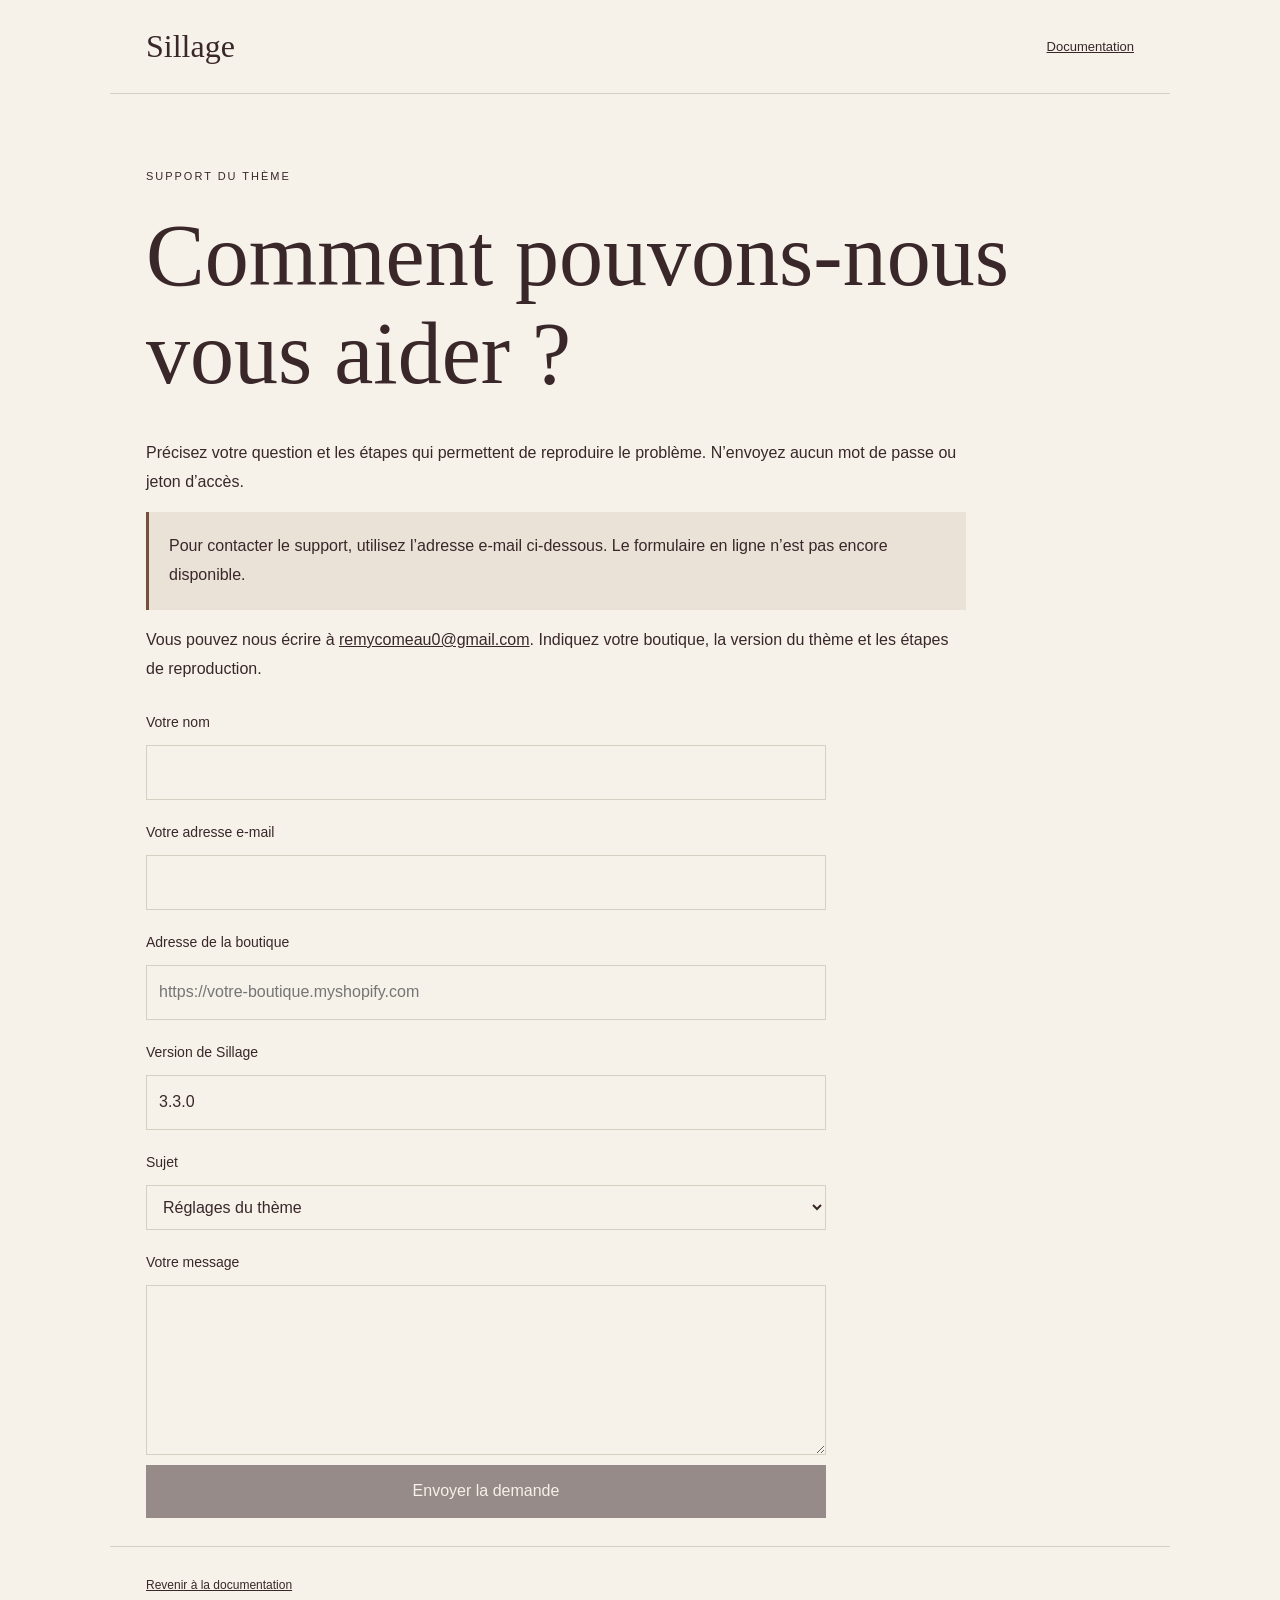
==== support.html @ bab16ef7 "Publish Sillage installation guide and support contact" ====
<!doctype html><html lang="fr"><head><meta charset="utf-8"><meta name="viewport" content="width=device-width,initial-scale=1"><title>Sillage — Support du thème</title><link rel="stylesheet" href="style.css"></head><body><header><a class="brand" href="index.html">Sillage</a><nav aria-label="Documentation"><a href="index.html">Documentation</a></nav></header><main><p class="eyebrow">Support du thème</p><h1>Comment pouvons-nous<br>vous aider ?</h1><p>Précisez votre question et les étapes qui permettent de reproduire le problème. N’envoyez aucun mot de passe ou jeton d’accès.</p><p class="notice" data-support-notice>Pour contacter le support, utilisez l’adresse e-mail ci-dessous. Le formulaire en ligne n’est pas encore disponible.</p><p>Vous pouvez nous écrire à <a href="mailto:remycomeau0@gmail.com">remycomeau0@gmail.com</a>. Indiquez votre boutique, la version du thème et les étapes de reproduction.</p><form method="post" data-support-form><label for="name">Votre nom</label><input id="name" name="name" autocomplete="name" required><label for="email">Votre adresse e-mail</label><input id="email" name="email" type="email" autocomplete="email" required><label for="store">Adresse de la boutique</label><input id="store" name="store" type="url" placeholder="https://votre-boutique.myshopify.com" required><label for="version">Version de Sillage</label><input id="version" name="version" value="3.3.0" required><label for="topic">Sujet</label><select id="topic" name="subject"><option>Réglages du thème</option><option>Problème de fonctionnement</option><option>Mise à jour</option></select><label for="message">Votre message</label><textarea id="message" name="message" maxlength="10000" required></textarea><button type="submit" disabled data-support-submit>Envoyer la demande</button></form></main><footer><a href="index.html">Revenir à la documentation</a></footer></body></html>
---- style.css ----
:root{--paper:#f6f1e9;--ink:#39272a;--line:#d8cfc3;--accent:#76503a}*{box-sizing:border-box}html{scroll-behavior:smooth;scroll-padding-top:20px}body{margin:0;font:16px/1.8 Arial,sans-serif;color:var(--ink);background:var(--paper)}header,main,footer{max-width:1060px;margin:auto;padding:28px 36px}header{display:flex;justify-content:space-between;align-items:center;gap:24px;border-bottom:1px solid var(--line)}.brand{font:32px Georgia,serif;text-decoration:none}nav{display:flex;gap:22px;flex-wrap:wrap;font-size:13px}a{color:inherit}a:focus-visible,button:focus-visible{outline:2px solid var(--accent);outline-offset:5px}h1,h2,h3{font-family:Georgia,serif;font-weight:400;line-height:1.12}h1{font-size:clamp(48px,8vw,88px);margin:20px 0 35px}h2{font-size:38px}h3{font-size:27px}.eyebrow{text-transform:uppercase;letter-spacing:.18em;font-size:11px;margin-top:45px}.intro{font-size:20px;max-width:700px}section{padding:35px 0;border-top:1px solid var(--line);margin-top:35px}p,li{max-width:820px}code{overflow-wrap:anywhere;font-size:13px}.button,button{display:inline-flex;justify-content:center;align-items:center;min-height:44px;padding:12px 24px;background:var(--ink);color:var(--paper);border:0;font:inherit;text-decoration:none;cursor:pointer}button:disabled{opacity:.5;cursor:not-allowed}form{max-width:680px;display:grid;gap:10px}label{font-size:14px;margin-top:10px}input,textarea,select{width:100%;padding:12px;border:1px solid var(--line);background:transparent;color:inherit;font:inherit;min-height:44px}textarea{min-height:170px}small{font-size:13px}.notice{padding:20px;border-left:3px solid var(--accent);background:#eae2d7}footer{font-size:12px;border-top:1px solid var(--line)}@media(max-width:650px){header,main,footer{padding:24px}header{align-items:flex-start;flex-direction:column}nav{gap:15px}h2{font-size:31px}}@media print{header nav,.button{display:none}section{break-inside:avoid}body{font-size:11px}h1{font-size:50px}h2{font-size:29px}@page{size:A4;margin:16mm}}

.contents{display:grid;grid-template-columns:repeat(auto-fit,minmax(210px,1fr));gap:12px;margin:30px 0}.contents a{padding:12px;border:1px solid var(--line)}details{border-bottom:1px solid var(--line);padding:18px 0}summary{cursor:pointer;font-weight:600}summary:focus-visible{outline:2px solid var(--accent);outline-offset:4px}.skip-link{position:absolute;left:16px;top:-100px;padding:12px;background:var(--ink);color:var(--paper)}.skip-link:focus{top:16px}@media print{details{break-inside:avoid}details>p{display:block!important}.contents,.skip-link{display:none}}
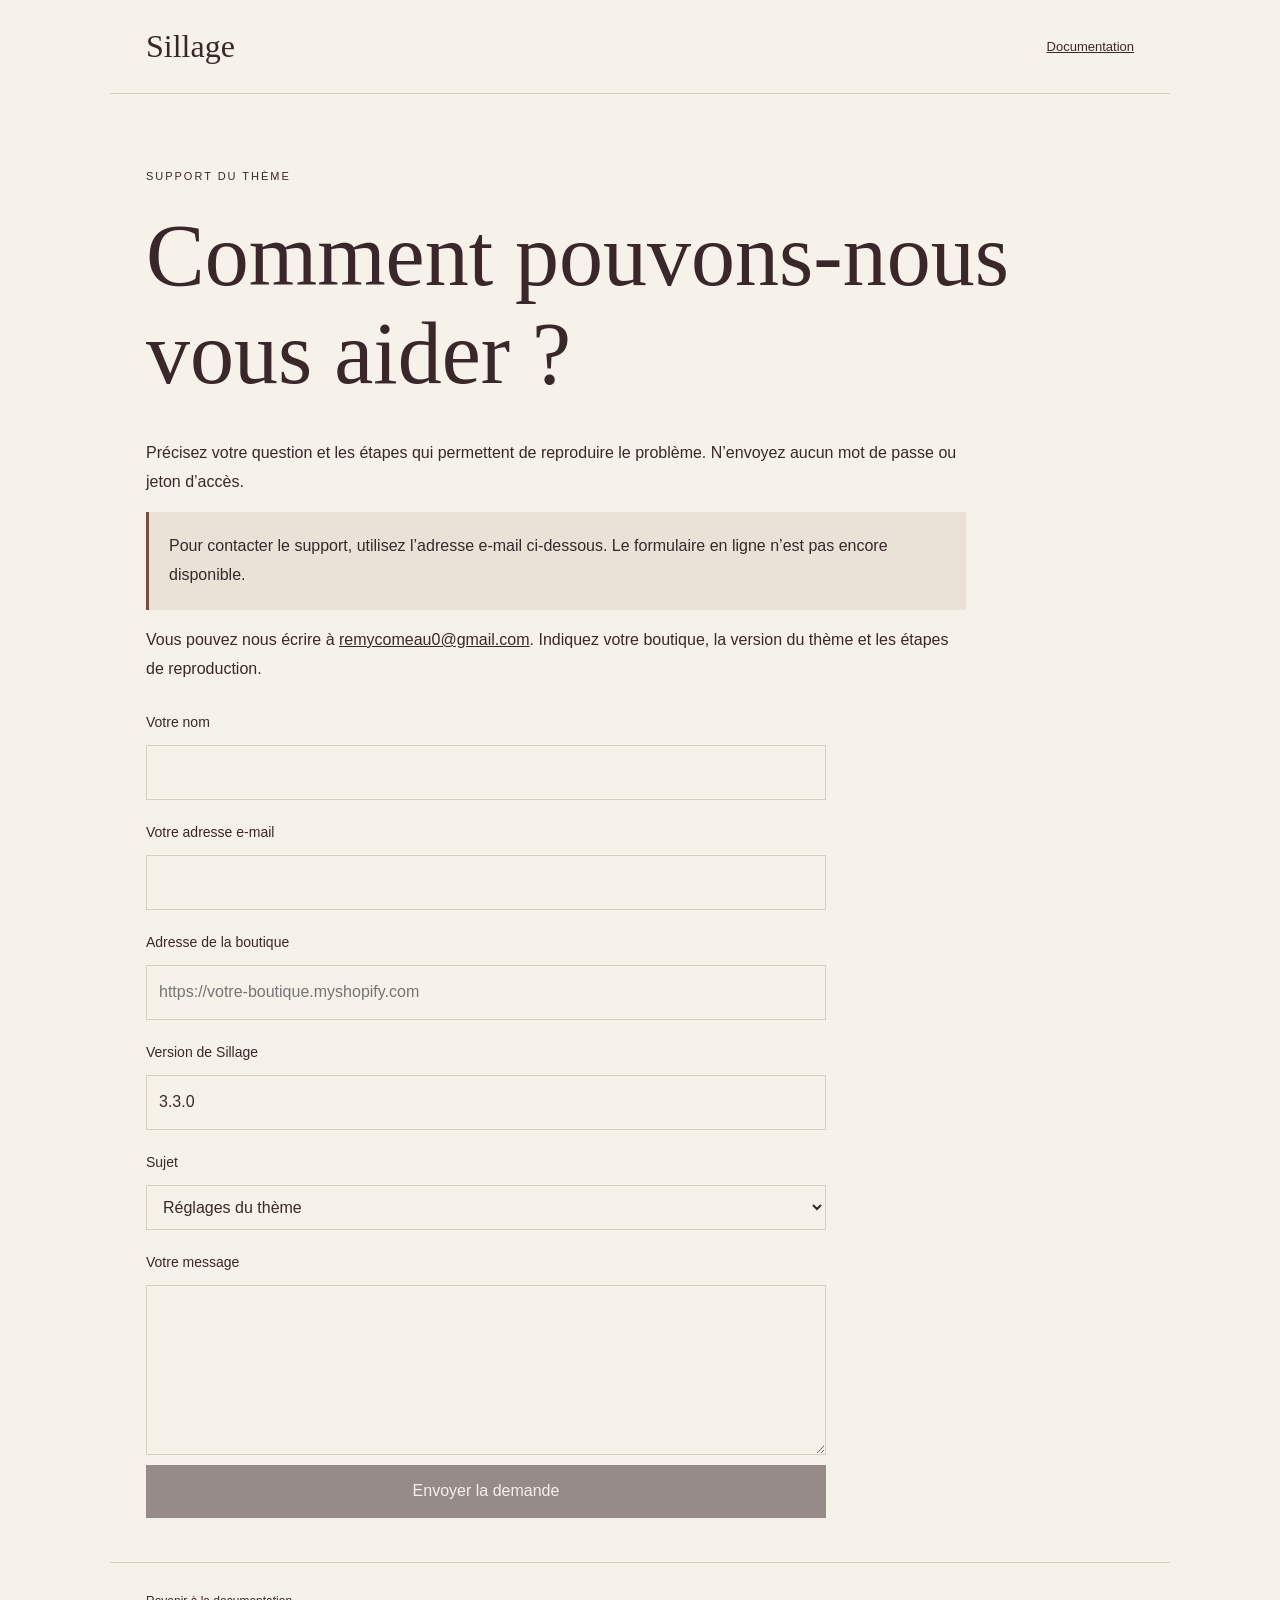
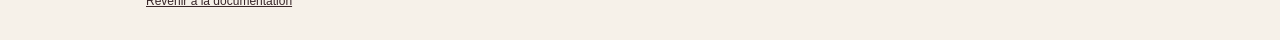
==== commit d3fa14af: "Prepare support form with confirmed receipt and error recovery" ====
--- a/support.html
+++ b/support.html
@@ -1 +1 @@
-<!doctype html><html lang="fr"><head><meta charset="utf-8"><meta name="viewport" content="width=device-width,initial-scale=1"><title>Sillage — Support du thème</title><link rel="stylesheet" href="style.css"></head><body><header><a class="brand" href="index.html">Sillage</a><nav aria-label="Documentation"><a href="index.html">Documentation</a></nav></header><main><p class="eyebrow">Support du thème</p><h1>Comment pouvons-nous<br>vous aider ?</h1><p>Précisez votre question et les étapes qui permettent de reproduire le problème. N’envoyez aucun mot de passe ou jeton d’accès.</p><p class="notice" data-support-notice>Pour contacter le support, utilisez l’adresse e-mail ci-dessous. Le formulaire en ligne n’est pas encore disponible.</p><p>Vous pouvez nous écrire à <a href="mailto:remycomeau0@gmail.com">remycomeau0@gmail.com</a>. Indiquez votre boutique, la version du thème et les étapes de reproduction.</p><form method="post" data-support-form><label for="name">Votre nom</label><input id="name" name="name" autocomplete="name" required><label for="email">Votre adresse e-mail</label><input id="email" name="email" type="email" autocomplete="email" required><label for="store">Adresse de la boutique</label><input id="store" name="store" type="url" placeholder="https://votre-boutique.myshopify.com" required><label for="version">Version de Sillage</label><input id="version" name="version" value="3.3.0" required><label for="topic">Sujet</label><select id="topic" name="subject"><option>Réglages du thème</option><option>Problème de fonctionnement</option><option>Mise à jour</option></select><label for="message">Votre message</label><textarea id="message" name="message" maxlength="10000" required></textarea><button type="submit" disabled data-support-submit>Envoyer la demande</button></form></main><footer><a href="index.html">Revenir à la documentation</a></footer></body></html>
+<!doctype html><html lang="fr"><head><meta charset="utf-8"><meta name="viewport" content="width=device-width,initial-scale=1"><title>Sillage — Support du thème</title><link rel="stylesheet" href="style.css"></head><body><header><a class="brand" href="index.html">Sillage</a><nav aria-label="Documentation"><a href="index.html">Documentation</a></nav></header><main><p class="eyebrow">Support du thème</p><h1>Comment pouvons-nous<br>vous aider ?</h1><p>Précisez votre question et les étapes qui permettent de reproduire le problème. N’envoyez aucun mot de passe ou jeton d’accès.</p><p class="notice" data-support-notice>Pour contacter le support, utilisez l’adresse e-mail ci-dessous. Le formulaire en ligne n’est pas encore disponible.</p><p>Vous pouvez nous écrire à <a href="mailto:remycomeau0@gmail.com">remycomeau0@gmail.com</a>. Indiquez votre boutique, la version du thème et les étapes de reproduction.</p><form method="post" data-support-form><label for="name">Votre nom</label><input id="name" name="name" autocomplete="name" required><label for="email">Votre adresse e-mail</label><input id="email" name="email" type="email" autocomplete="email" required><label for="store">Adresse de la boutique</label><input id="store" name="store" type="url" placeholder="https://votre-boutique.myshopify.com" required><label for="version">Version de Sillage</label><input id="version" name="version" value="3.3.0" required><label for="topic">Sujet</label><select id="topic" name="subject"><option>Réglages du thème</option><option>Problème de fonctionnement</option><option>Mise à jour</option></select><label for="message">Votre message</label><textarea id="message" name="message" maxlength="10000" required></textarea><button type="submit" disabled data-support-submit>Envoyer la demande</button></form><p role="status" aria-live="polite" tabindex="-1" data-support-status></p></main><footer><a href="index.html">Revenir à la documentation</a></footer><script src="support.js" defer></script></body></html>
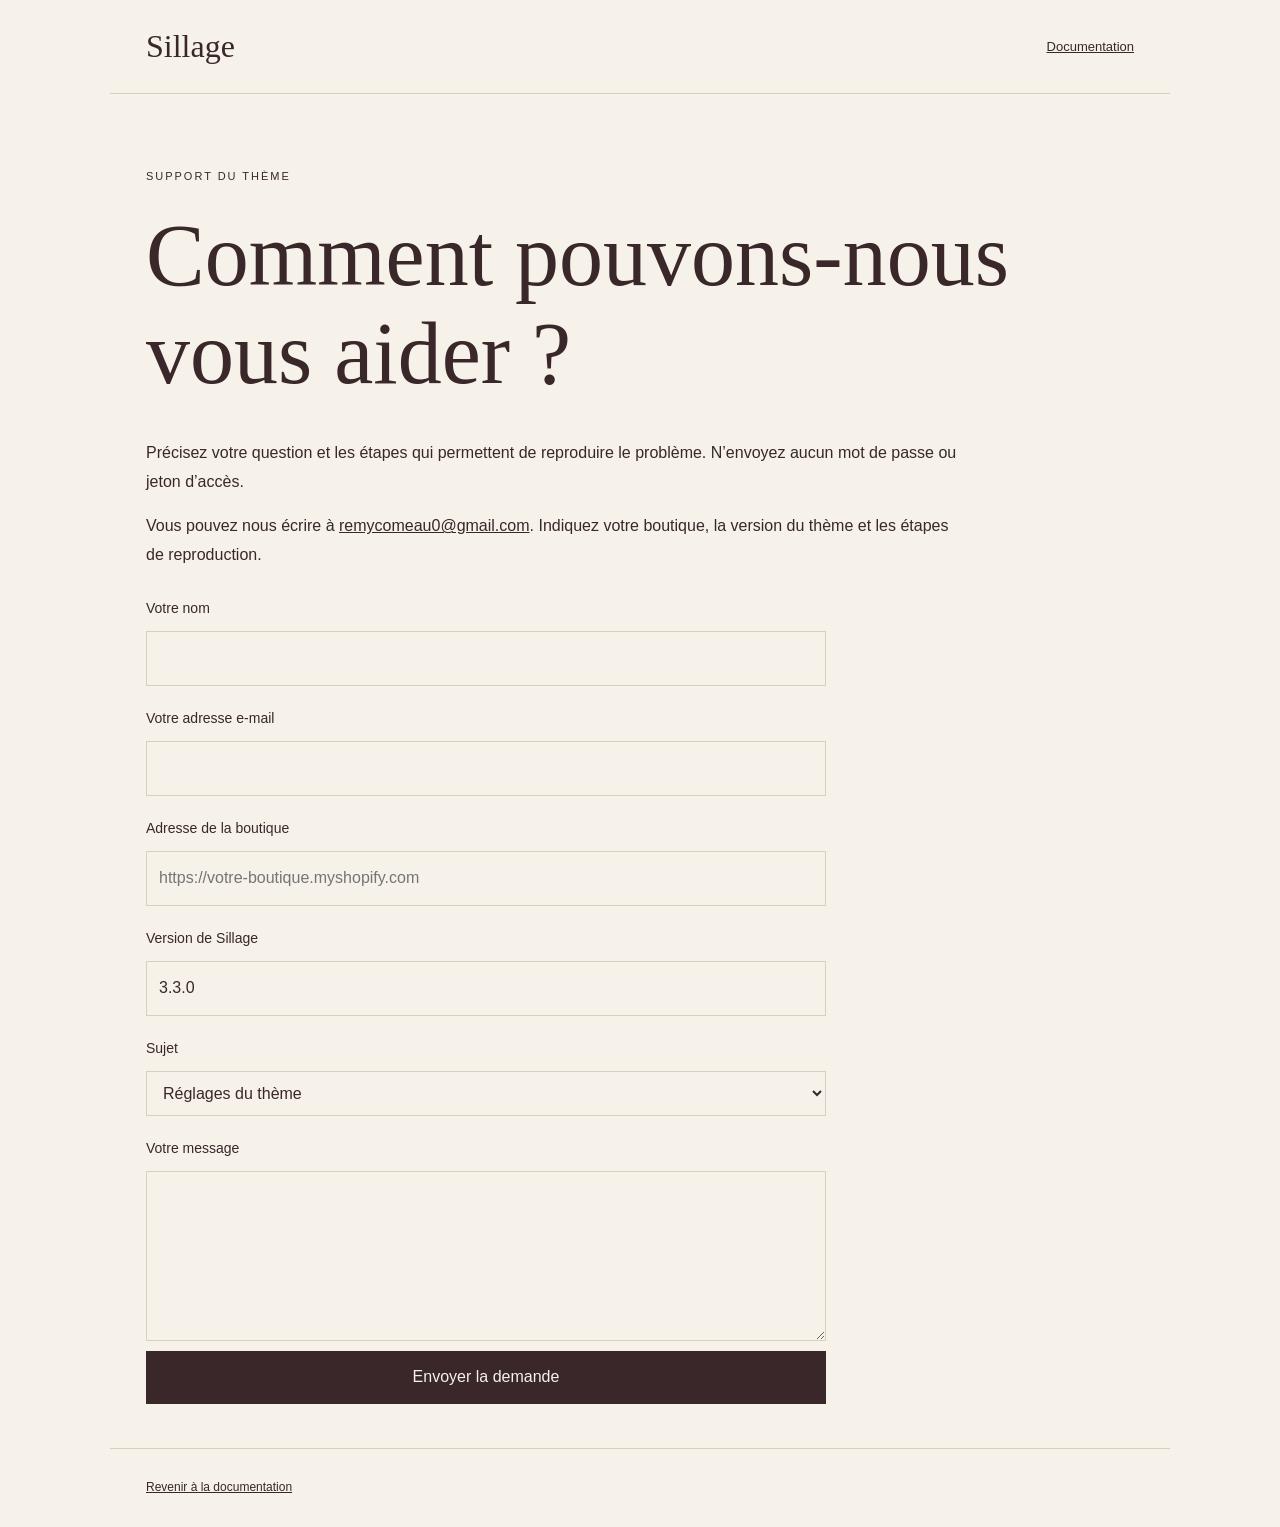
==== commit dd9710b5: "Activate Sillage support form with configured Formspree endpoint" ====
--- a/support.html
+++ b/support.html
@@ -1 +1 @@
-<!doctype html><html lang="fr"><head><meta charset="utf-8"><meta name="viewport" content="width=device-width,initial-scale=1"><title>Sillage — Support du thème</title><link rel="stylesheet" href="style.css"></head><body><header><a class="brand" href="index.html">Sillage</a><nav aria-label="Documentation"><a href="index.html">Documentation</a></nav></header><main><p class="eyebrow">Support du thème</p><h1>Comment pouvons-nous<br>vous aider ?</h1><p>Précisez votre question et les étapes qui permettent de reproduire le problème. N’envoyez aucun mot de passe ou jeton d’accès.</p><p class="notice" data-support-notice>Pour contacter le support, utilisez l’adresse e-mail ci-dessous. Le formulaire en ligne n’est pas encore disponible.</p><p>Vous pouvez nous écrire à <a href="mailto:remycomeau0@gmail.com">remycomeau0@gmail.com</a>. Indiquez votre boutique, la version du thème et les étapes de reproduction.</p><form method="post" data-support-form><label for="name">Votre nom</label><input id="name" name="name" autocomplete="name" required><label for="email">Votre adresse e-mail</label><input id="email" name="email" type="email" autocomplete="email" required><label for="store">Adresse de la boutique</label><input id="store" name="store" type="url" placeholder="https://votre-boutique.myshopify.com" required><label for="version">Version de Sillage</label><input id="version" name="version" value="3.3.0" required><label for="topic">Sujet</label><select id="topic" name="subject"><option>Réglages du thème</option><option>Problème de fonctionnement</option><option>Mise à jour</option></select><label for="message">Votre message</label><textarea id="message" name="message" maxlength="10000" required></textarea><button type="submit" disabled data-support-submit>Envoyer la demande</button></form><p role="status" aria-live="polite" tabindex="-1" data-support-status></p></main><footer><a href="index.html">Revenir à la documentation</a></footer><script src="support.js" defer></script></body></html>
+<!doctype html><html lang="fr"><head><meta charset="utf-8"><meta name="viewport" content="width=device-width,initial-scale=1"><title>Sillage — Support du thème</title><link rel="stylesheet" href="style.css"></head><body><header><a class="brand" href="index.html">Sillage</a><nav aria-label="Documentation"><a href="index.html">Documentation</a></nav></header><main><p class="eyebrow">Support du thème</p><h1>Comment pouvons-nous<br>vous aider ?</h1><p>Précisez votre question et les étapes qui permettent de reproduire le problème. N’envoyez aucun mot de passe ou jeton d’accès.</p><p>Vous pouvez nous écrire à <a href="mailto:remycomeau0@gmail.com">remycomeau0@gmail.com</a>. Indiquez votre boutique, la version du thème et les étapes de reproduction.</p><form action="https://formspree.io/f/mbgdwbpe" method="post" data-support-form><label for="name">Votre nom</label><input id="name" name="name" autocomplete="name" required><label for="email">Votre adresse e-mail</label><input id="email" name="email" type="email" autocomplete="email" required><label for="store">Adresse de la boutique</label><input id="store" name="store" type="url" placeholder="https://votre-boutique.myshopify.com" required><label for="version">Version de Sillage</label><input id="version" name="version" value="3.3.0" required><label for="topic">Sujet</label><select id="topic" name="subject"><option>Réglages du thème</option><option>Problème de fonctionnement</option><option>Mise à jour</option></select><label for="message">Votre message</label><textarea id="message" name="message" maxlength="10000" required></textarea><button type="submit" data-support-submit>Envoyer la demande</button></form><p role="status" aria-live="polite" tabindex="-1" data-support-status></p></main><footer><a href="index.html">Revenir à la documentation</a></footer><script src="support.js" defer></script></body></html>
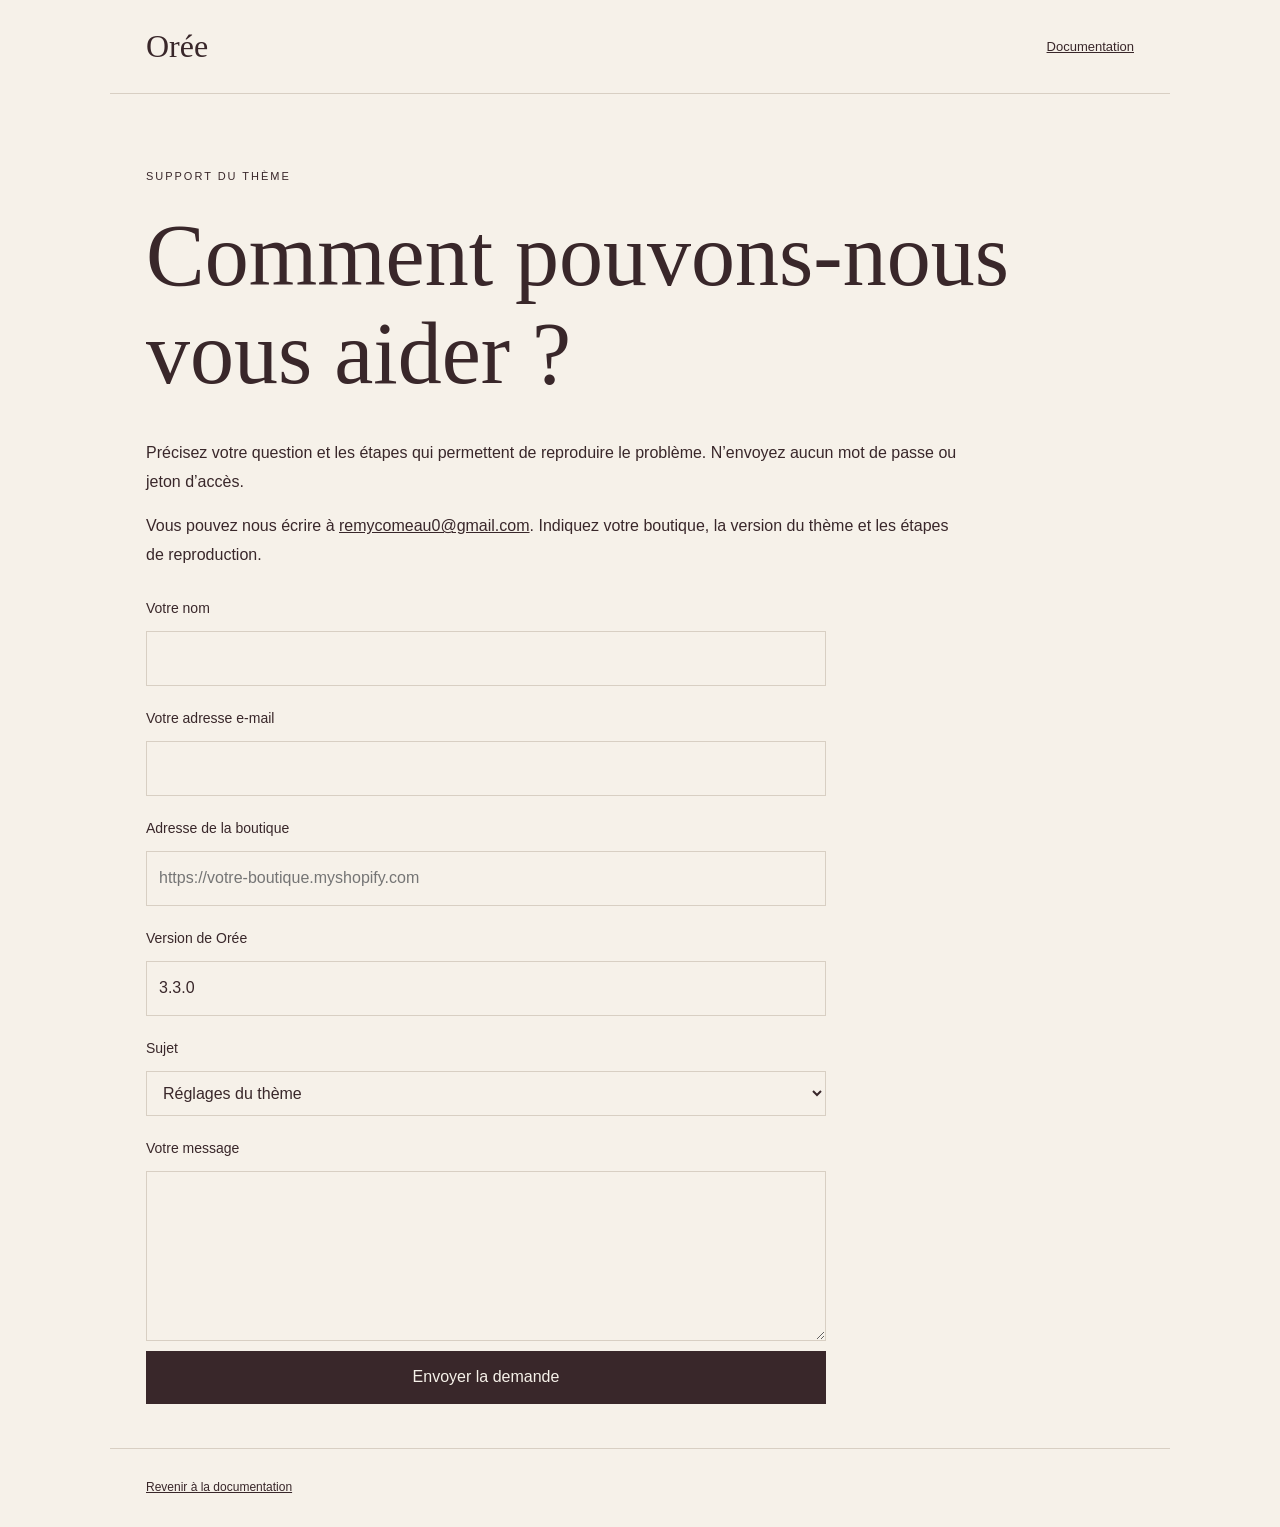
==== commit 7dd52014: "Rename theme documentation to Oree" ====
--- a/support.html
+++ b/support.html
@@ -1 +1 @@
-<!doctype html><html lang="fr"><head><meta charset="utf-8"><meta name="viewport" content="width=device-width,initial-scale=1"><title>Sillage — Support du thème</title><link rel="stylesheet" href="style.css"></head><body><header><a class="brand" href="index.html">Sillage</a><nav aria-label="Documentation"><a href="index.html">Documentation</a></nav></header><main><p class="eyebrow">Support du thème</p><h1>Comment pouvons-nous<br>vous aider ?</h1><p>Précisez votre question et les étapes qui permettent de reproduire le problème. N’envoyez aucun mot de passe ou jeton d’accès.</p><p>Vous pouvez nous écrire à <a href="mailto:remycomeau0@gmail.com">remycomeau0@gmail.com</a>. Indiquez votre boutique, la version du thème et les étapes de reproduction.</p><form action="https://formspree.io/f/mbgdwbpe" method="post" data-support-form><label for="name">Votre nom</label><input id="name" name="name" autocomplete="name" required><label for="email">Votre adresse e-mail</label><input id="email" name="email" type="email" autocomplete="email" required><label for="store">Adresse de la boutique</label><input id="store" name="store" type="url" placeholder="https://votre-boutique.myshopify.com" required><label for="version">Version de Sillage</label><input id="version" name="version" value="3.3.0" required><label for="topic">Sujet</label><select id="topic" name="subject"><option>Réglages du thème</option><option>Problème de fonctionnement</option><option>Mise à jour</option></select><label for="message">Votre message</label><textarea id="message" name="message" maxlength="10000" required></textarea><button type="submit" data-support-submit>Envoyer la demande</button></form><p role="status" aria-live="polite" tabindex="-1" data-support-status></p></main><footer><a href="index.html">Revenir à la documentation</a></footer><script src="support.js" defer></script></body></html>
+<!doctype html><html lang="fr"><head><meta charset="utf-8"><meta name="viewport" content="width=device-width,initial-scale=1"><title>Orée — Support du thème</title><link rel="stylesheet" href="style.css"></head><body><header><a class="brand" href="index.html">Orée</a><nav aria-label="Documentation"><a href="index.html">Documentation</a></nav></header><main><p class="eyebrow">Support du thème</p><h1>Comment pouvons-nous<br>vous aider ?</h1><p>Précisez votre question et les étapes qui permettent de reproduire le problème. N’envoyez aucun mot de passe ou jeton d’accès.</p><p>Vous pouvez nous écrire à <a href="mailto:remycomeau0@gmail.com">remycomeau0@gmail.com</a>. Indiquez votre boutique, la version du thème et les étapes de reproduction.</p><form action="https://formspree.io/f/mbgdwbpe" method="post" data-support-form><label for="name">Votre nom</label><input id="name" name="name" autocomplete="name" required><label for="email">Votre adresse e-mail</label><input id="email" name="email" type="email" autocomplete="email" required><label for="store">Adresse de la boutique</label><input id="store" name="store" type="url" placeholder="https://votre-boutique.myshopify.com" required><label for="version">Version de Orée</label><input id="version" name="version" value="3.3.0" required><label for="topic">Sujet</label><select id="topic" name="subject"><option>Réglages du thème</option><option>Problème de fonctionnement</option><option>Mise à jour</option></select><label for="message">Votre message</label><textarea id="message" name="message" maxlength="10000" required></textarea><button type="submit" data-support-submit>Envoyer la demande</button></form><p role="status" aria-live="polite" tabindex="-1" data-support-status></p></main><footer><a href="index.html">Revenir à la documentation</a></footer><script src="support.js" defer></script></body></html>
